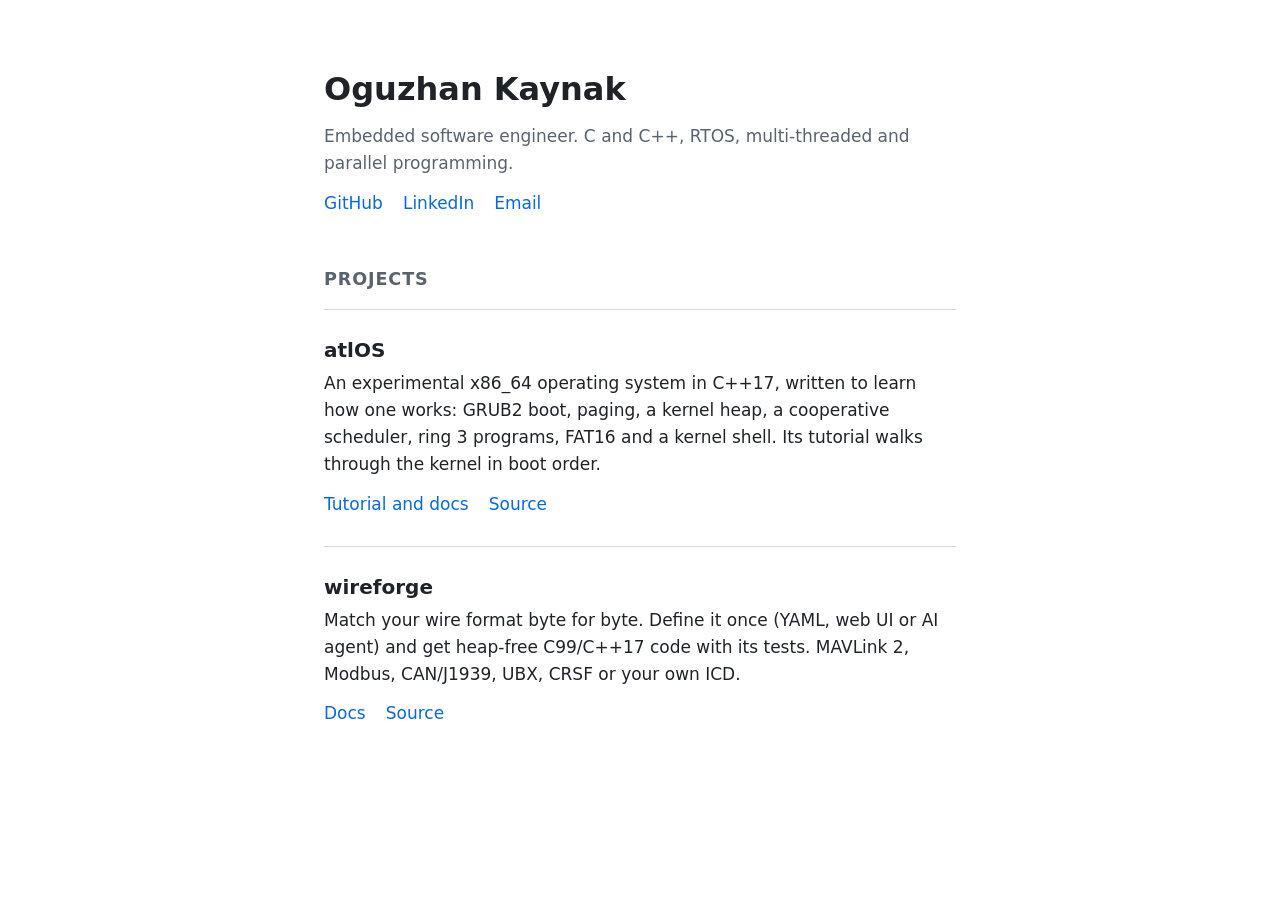
==== index.html @ d9315083 "Links open in a new tab" ====
<!DOCTYPE html>
<html lang="en">
<head>
  <meta charset="utf-8">
  <meta name="viewport" content="width=device-width, initial-scale=1">
  <title>Oguzhan Kaynak</title>
  <meta name="description" content="Oguzhan Kaynak, embedded software engineer: atlOS, wireforge and other projects.">
  <link rel="stylesheet" href="style.css">
  <base target="_blank">
</head>
<body>
  <main>
    <header>
      <h1>Oguzhan Kaynak</h1>
      <p class="lead">Embedded software engineer. C and C++, RTOS, multi-threaded
        and parallel programming.</p>
      <p class="links">
        <a href="https://github.com/oguzhankynk">GitHub</a>
        <a href="https://www.linkedin.com/in/kaynak-oguzhan0/">LinkedIn</a>
        <a id="email" href="#" target="_self">Email</a>
      </p>
    </header>

    <section>
      <h2>Projects</h2>

      <article>
        <h3><a href="https://oguzhankynk.github.io/atlOS/">atlOS</a></h3>
        <p>An experimental x86_64 operating system in C++17, written to learn
          how one works: GRUB2 boot, paging, a kernel heap, a cooperative
          scheduler, ring 3 programs, FAT16 and a kernel shell. Its tutorial
          walks through the kernel in boot order.</p>
        <p class="links">
          <a href="https://oguzhankynk.github.io/atlOS/">Tutorial and docs</a>
          <a href="https://github.com/oguzhankynk/atlOS">Source</a>
        </p>
      </article>

      <article>
        <h3><a href="https://oguzhankynk.github.io/wireforge/">wireforge</a></h3>
        <p>Match your wire format byte for byte. Define it once (YAML, web UI
          or AI agent) and get heap-free C99/C++17 code with its tests.
          MAVLink 2, Modbus, CAN/J1939, UBX, CRSF or your own ICD.</p>
        <p class="links">
          <a href="https://oguzhankynk.github.io/wireforge/">Docs</a>
          <a href="https://github.com/oguzhankynk/wireforge">Source</a>
        </p>
      </article>
    </section>
  </main>
  <script>
    // The address is put together here, so it is not in the page's text
    // for spam bots to find.
    document.getElementById("email").href =
      "mailto:" + ["kaynak.oguzhan0", "gmail.com"].join("@");
  </script>
</body>
</html>
---- style.css ----
:root {
  --bg: #ffffff;
  --fg: #1f2328;
  --muted: #59636e;
  --line: #d1d9e0;
  --link: #0969da;
  color-scheme: light dark;
}

@media (prefers-color-scheme: dark) {
  :root {
    --bg: #0d1117;
    --fg: #e6edf3;
    --muted: #9198a1;
    --line: #3d444d;
    --link: #4493f8;
  }
}

* { box-sizing: border-box; }

body {
  margin: 0;
  background: var(--bg);
  color: var(--fg);
  font: 17px/1.6 system-ui, -apple-system, "Segoe UI", Roboto, sans-serif;
}

main {
  max-width: 42rem;
  margin: 0 auto;
  padding: 4rem 1.25rem;
}

h1 { font-size: 2rem; margin: 0 0 0.5rem; }
h2 { font-size: 1.1rem; color: var(--muted); text-transform: uppercase; letter-spacing: 0.05em; margin: 3rem 0 1rem; }
h3 { font-size: 1.25rem; margin: 0 0 0.25rem; }

.lead { color: var(--muted); margin: 0; }

a { color: var(--link); text-decoration: none; }
a:hover { text-decoration: underline; }
h3 a { color: inherit; }

article {
  border-top: 1px solid var(--line);
  padding: 1.5rem 0;
}

article p { margin: 0.25rem 0; }

.links { display: flex; gap: 1.25rem; margin-top: 0.75rem; }
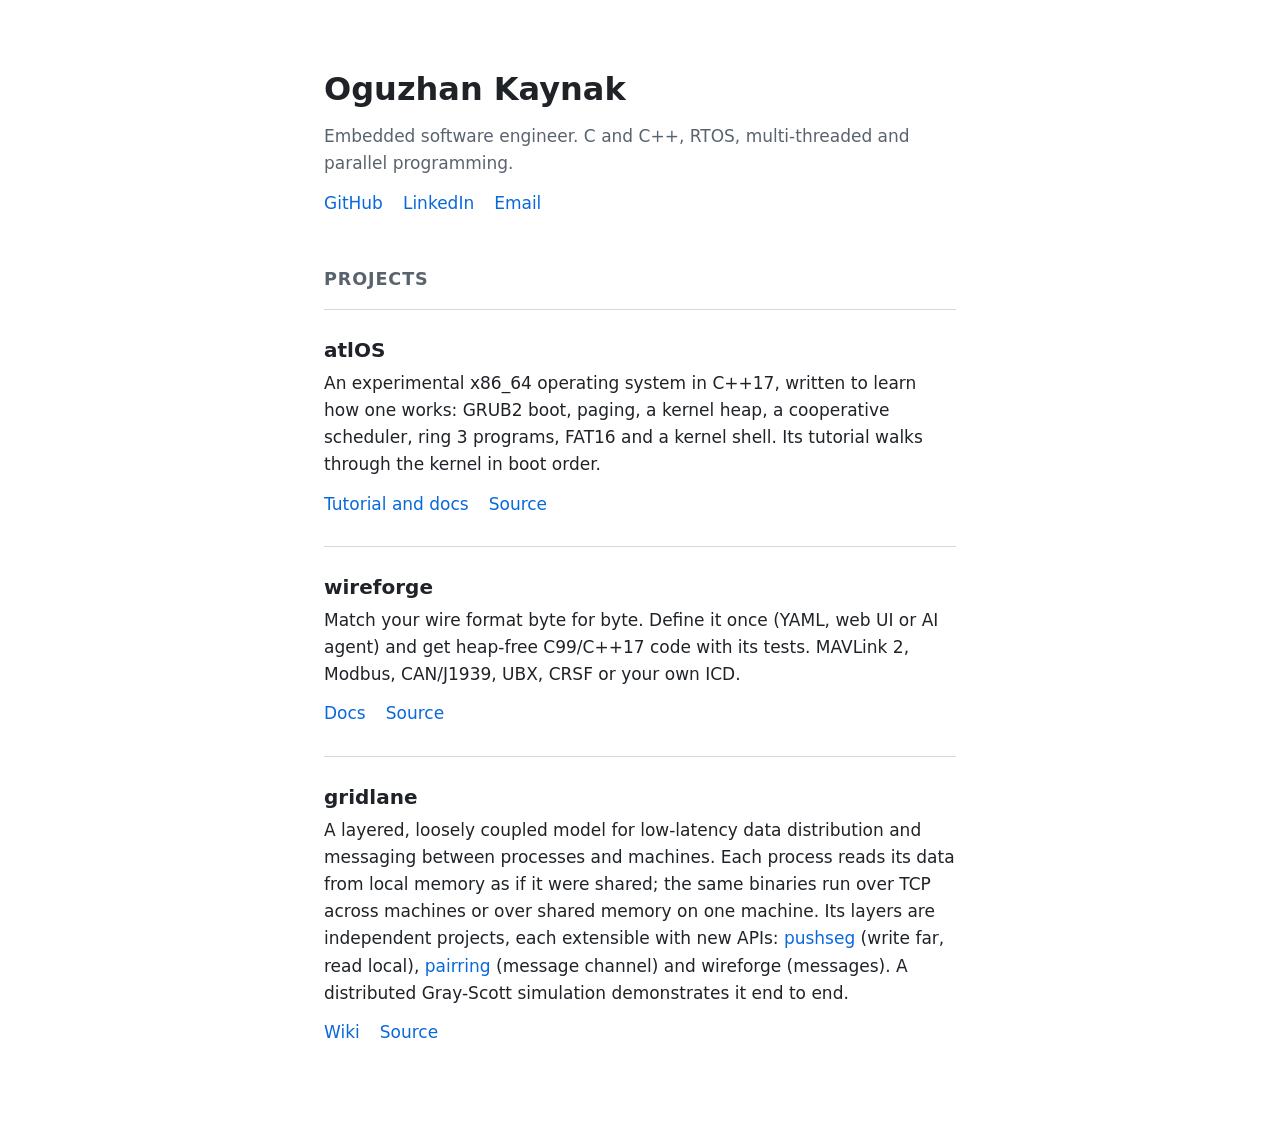
==== commit 740e1b90: "Add gridlane" ====
--- a/index.html
+++ b/index.html
@@ -4,7 +4,7 @@
   <meta charset="utf-8">
   <meta name="viewport" content="width=device-width, initial-scale=1">
   <title>Oguzhan Kaynak</title>
-  <meta name="description" content="Oguzhan Kaynak, embedded software engineer: atlOS, wireforge and other projects.">
+  <meta name="description" content="Oguzhan Kaynak, embedded software engineer: atlOS, wireforge, gridlane and other projects.">
   <link rel="stylesheet" href="style.css">
   <base target="_blank">
 </head>
@@ -46,6 +46,24 @@
           <a href="https://github.com/oguzhankynk/wireforge">Source</a>
         </p>
       </article>
+
+      <article>
+        <h3><a href="https://github.com/oguzhankynk/gridlane">gridlane</a></h3>
+        <p>A layered, loosely coupled model for low-latency data distribution
+          and messaging between processes and machines. Each process reads
+          its data from local memory as if it were shared; the same binaries
+          run over TCP across machines or over shared memory on one machine.
+          Its layers are independent projects, each extensible with new APIs:
+          <a href="https://github.com/oguzhankynk/pushseg">pushseg</a>
+          (write far, read local),
+          <a href="https://github.com/oguzhankynk/pairring">pairring</a>
+          (message channel) and wireforge (messages). A distributed
+          Gray-Scott simulation demonstrates it end to end.</p>
+        <p class="links">
+          <a href="https://github.com/oguzhankynk/gridlane/wiki">Wiki</a>
+          <a href="https://github.com/oguzhankynk/gridlane">Source</a>
+        </p>
+      </article>
     </section>
   </main>
   <script>
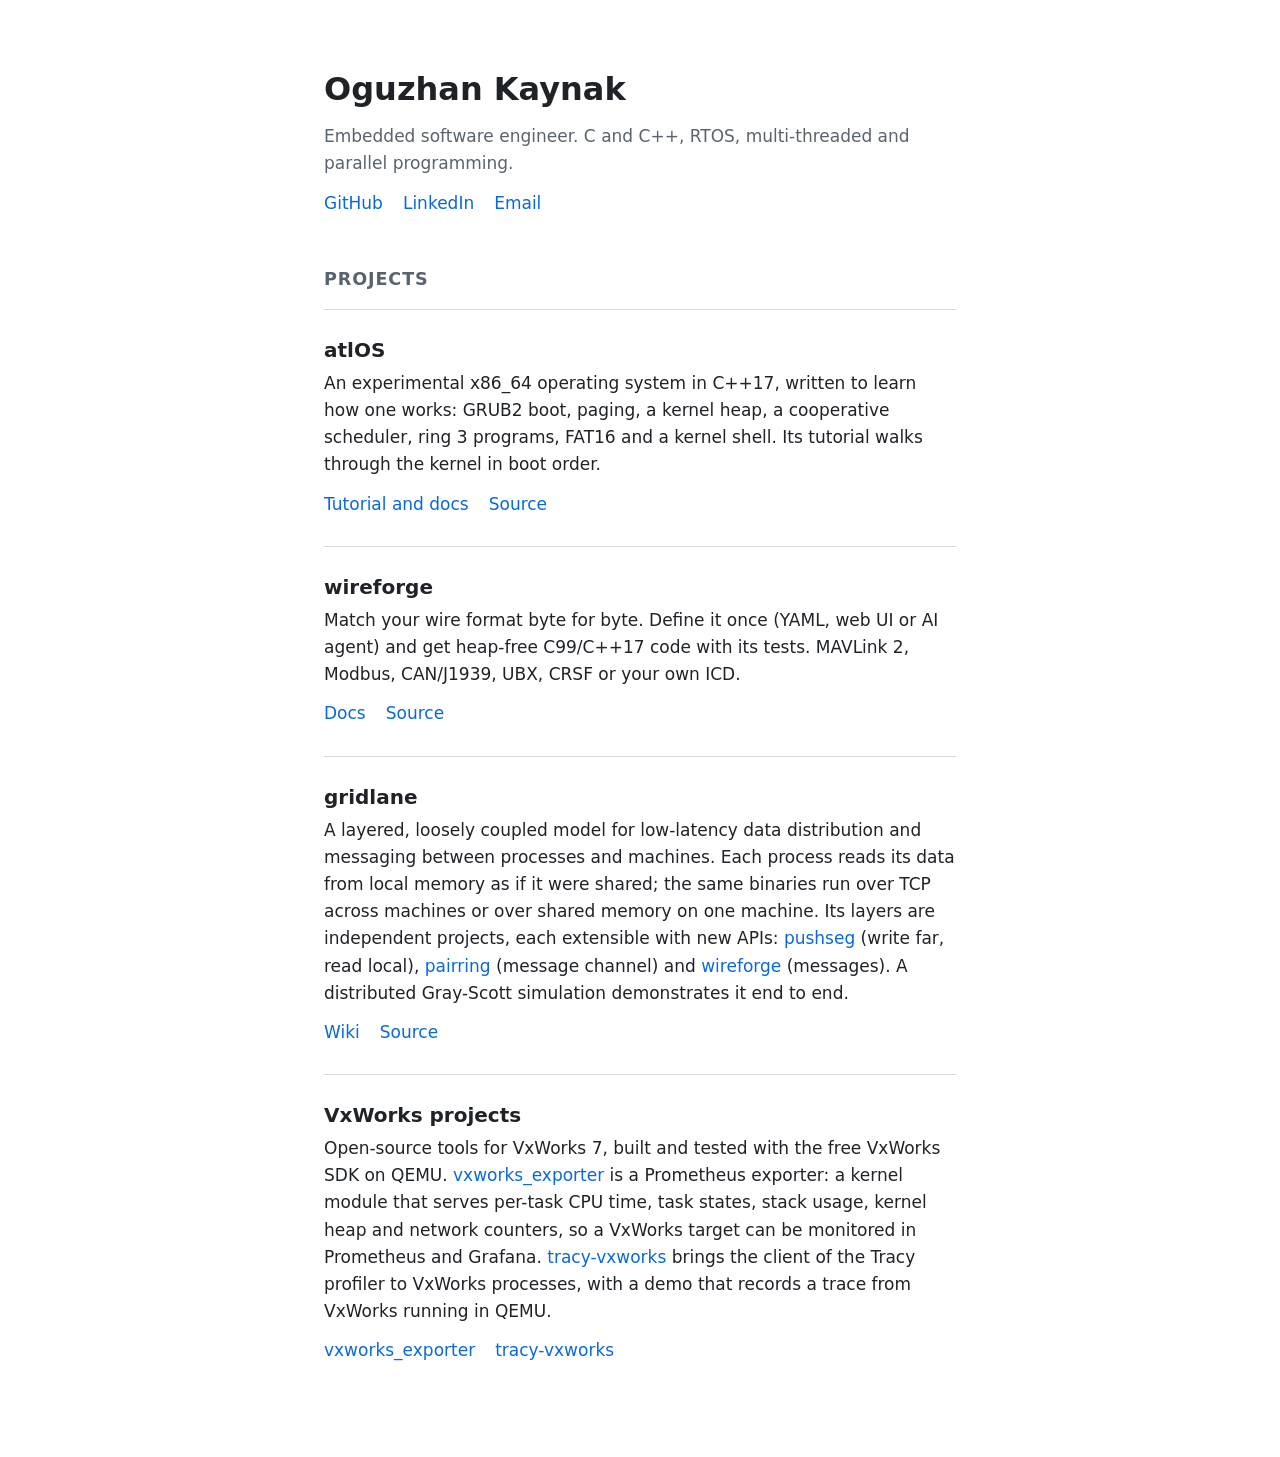
==== commit 73c5a06f: "Add VxWorks projects; link wireforge in gridlane" ====
--- a/index.html
+++ b/index.html
@@ -4,7 +4,7 @@
   <meta charset="utf-8">
   <meta name="viewport" content="width=device-width, initial-scale=1">
   <title>Oguzhan Kaynak</title>
-  <meta name="description" content="Oguzhan Kaynak, embedded software engineer: atlOS, wireforge, gridlane and other projects.">
+  <meta name="description" content="Oguzhan Kaynak, embedded software engineer: atlOS, wireforge, gridlane, VxWorks tools and other projects.">
   <link rel="stylesheet" href="style.css">
   <base target="_blank">
 </head>
@@ -57,11 +57,30 @@
           <a href="https://github.com/oguzhankynk/pushseg">pushseg</a>
           (write far, read local),
           <a href="https://github.com/oguzhankynk/pairring">pairring</a>
-          (message channel) and wireforge (messages). A distributed
+          (message channel) and
+          <a href="https://github.com/oguzhankynk/wireforge">wireforge</a>
+          (messages). A distributed
           Gray-Scott simulation demonstrates it end to end.</p>
         <p class="links">
           <a href="https://github.com/oguzhankynk/gridlane/wiki">Wiki</a>
           <a href="https://github.com/oguzhankynk/gridlane">Source</a>
+        </p>
+      </article>
+
+      <article>
+        <h3>VxWorks projects</h3>
+        <p>Open-source tools for VxWorks 7, built and tested with the free
+          VxWorks SDK on QEMU.
+          <a href="https://github.com/oguzhankynk/vxworks_exporter">vxworks_exporter</a>
+          is a Prometheus exporter: a kernel module that serves per-task CPU
+          time, task states, stack usage, kernel heap and network counters,
+          so a VxWorks target can be monitored in Prometheus and Grafana.
+          <a href="https://github.com/oguzhankynk/tracy-vxworks">tracy-vxworks</a>
+          brings the client of the Tracy profiler to VxWorks processes, with
+          a demo that records a trace from VxWorks running in QEMU.</p>
+        <p class="links">
+          <a href="https://github.com/oguzhankynk/vxworks_exporter">vxworks_exporter</a>
+          <a href="https://github.com/oguzhankynk/tracy-vxworks">tracy-vxworks</a>
         </p>
       </article>
     </section>
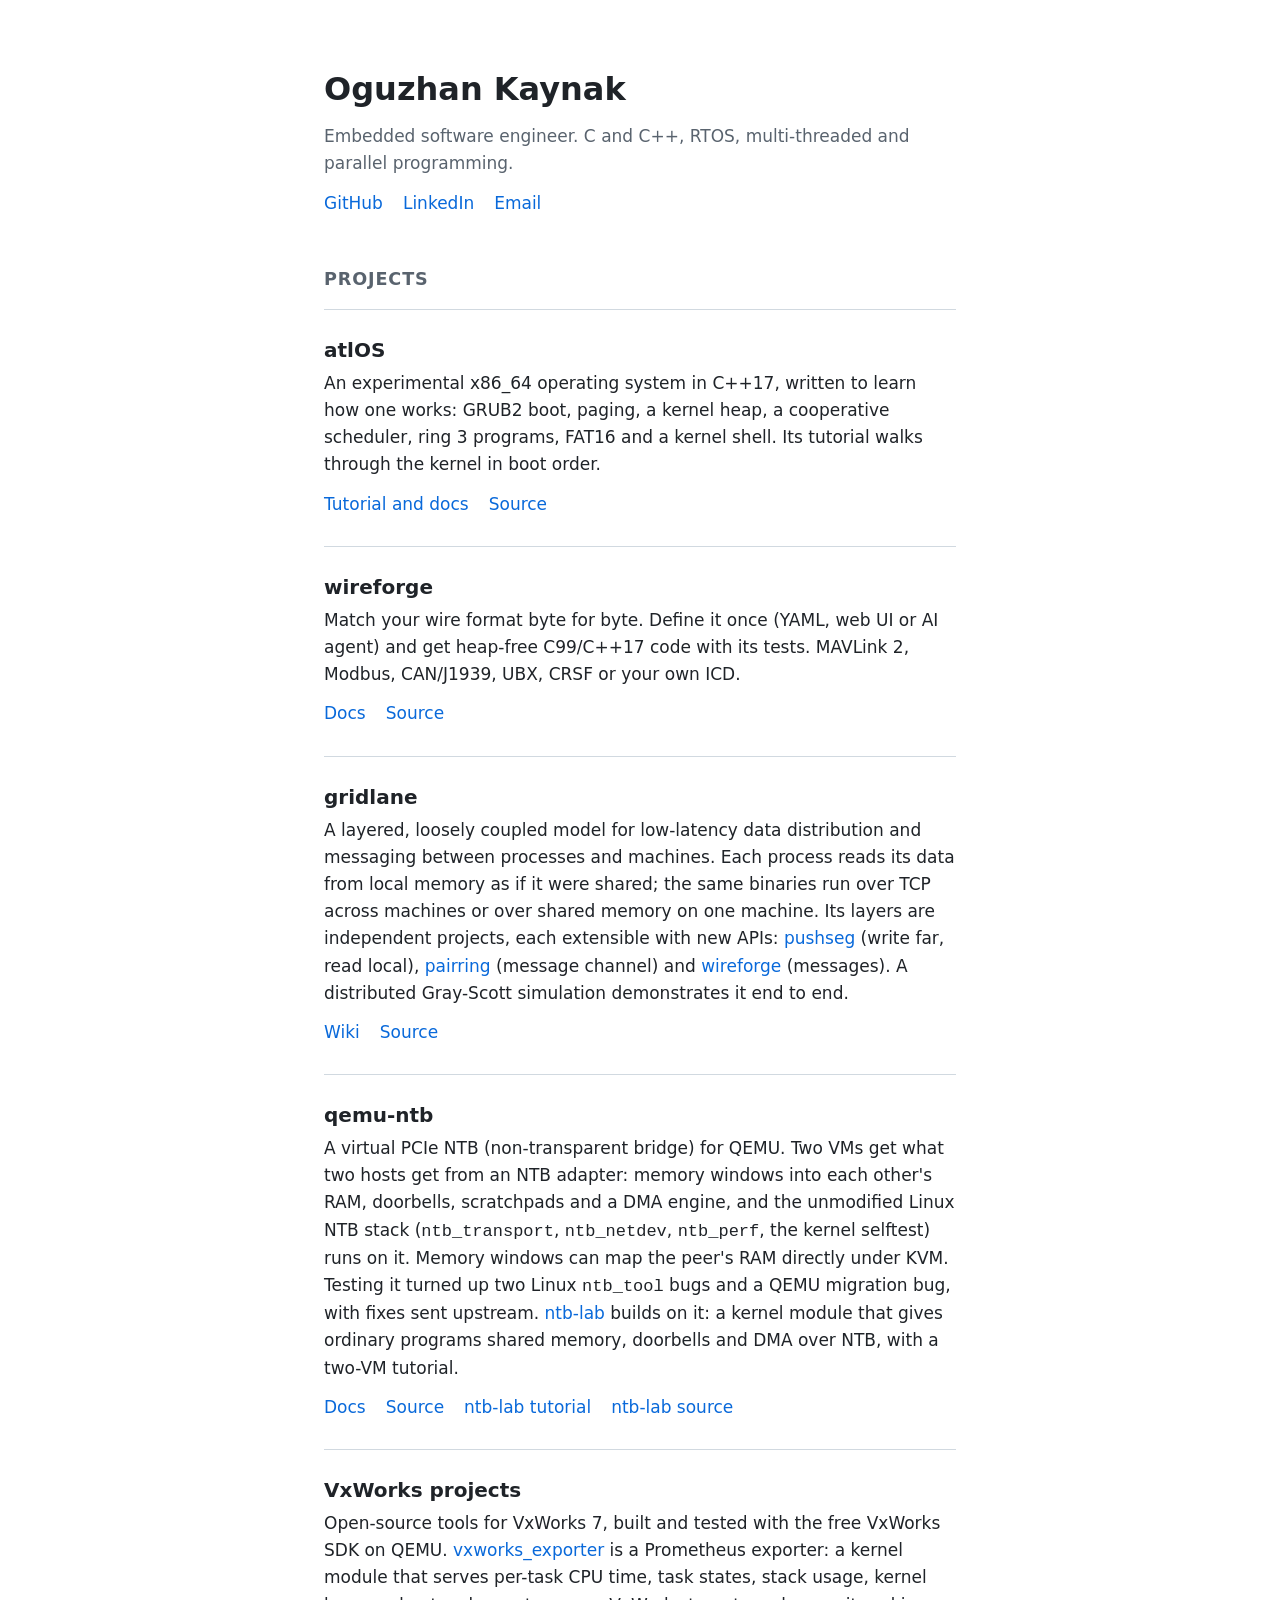
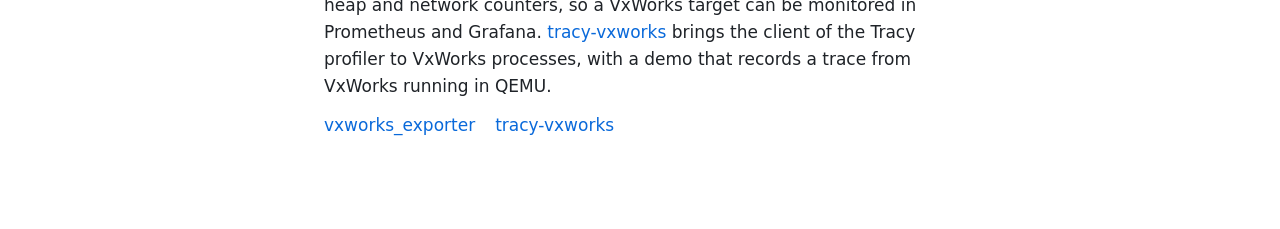
==== commit be0bb981: "Add qemu-ntb and ntb-lab" ====
--- a/index.html
+++ b/index.html
@@ -4,7 +4,7 @@
   <meta charset="utf-8">
   <meta name="viewport" content="width=device-width, initial-scale=1">
   <title>Oguzhan Kaynak</title>
-  <meta name="description" content="Oguzhan Kaynak, embedded software engineer: atlOS, wireforge, gridlane, VxWorks tools and other projects.">
+  <meta name="description" content="Oguzhan Kaynak, embedded software engineer: atlOS, wireforge, gridlane, qemu-ntb, VxWorks tools and other projects.">
   <link rel="stylesheet" href="style.css">
   <base target="_blank">
 </head>
@@ -68,6 +68,28 @@
       </article>
 
       <article>
+        <h3><a href="https://oguzhankynk.github.io/qemu-ntb/">qemu-ntb</a></h3>
+        <p>A virtual PCIe NTB (non-transparent bridge) for QEMU. Two VMs get
+          what two hosts get from an NTB adapter: memory windows into each
+          other's RAM, doorbells, scratchpads and a DMA engine, and the
+          unmodified Linux NTB stack (<code>ntb_transport</code>,
+          <code>ntb_netdev</code>, <code>ntb_perf</code>, the kernel
+          selftest) runs on it. Memory windows can map the peer's RAM
+          directly under KVM. Testing it turned up two Linux
+          <code>ntb_tool</code> bugs and a QEMU migration bug, with fixes
+          sent upstream.
+          <a href="https://oguzhankynk.github.io/ntb-lab/">ntb-lab</a>
+          builds on it: a kernel module that gives ordinary programs shared
+          memory, doorbells and DMA over NTB, with a two-VM tutorial.</p>
+        <p class="links">
+          <a href="https://oguzhankynk.github.io/qemu-ntb/">Docs</a>
+          <a href="https://github.com/oguzhankynk/qemu-ntb">Source</a>
+          <a href="https://oguzhankynk.github.io/ntb-lab/">ntb-lab tutorial</a>
+          <a href="https://github.com/oguzhankynk/ntb-lab">ntb-lab source</a>
+        </p>
+      </article>
+
+      <article>
         <h3>VxWorks projects</h3>
         <p>Open-source tools for VxWorks 7, built and tested with the free
           VxWorks SDK on QEMU.
